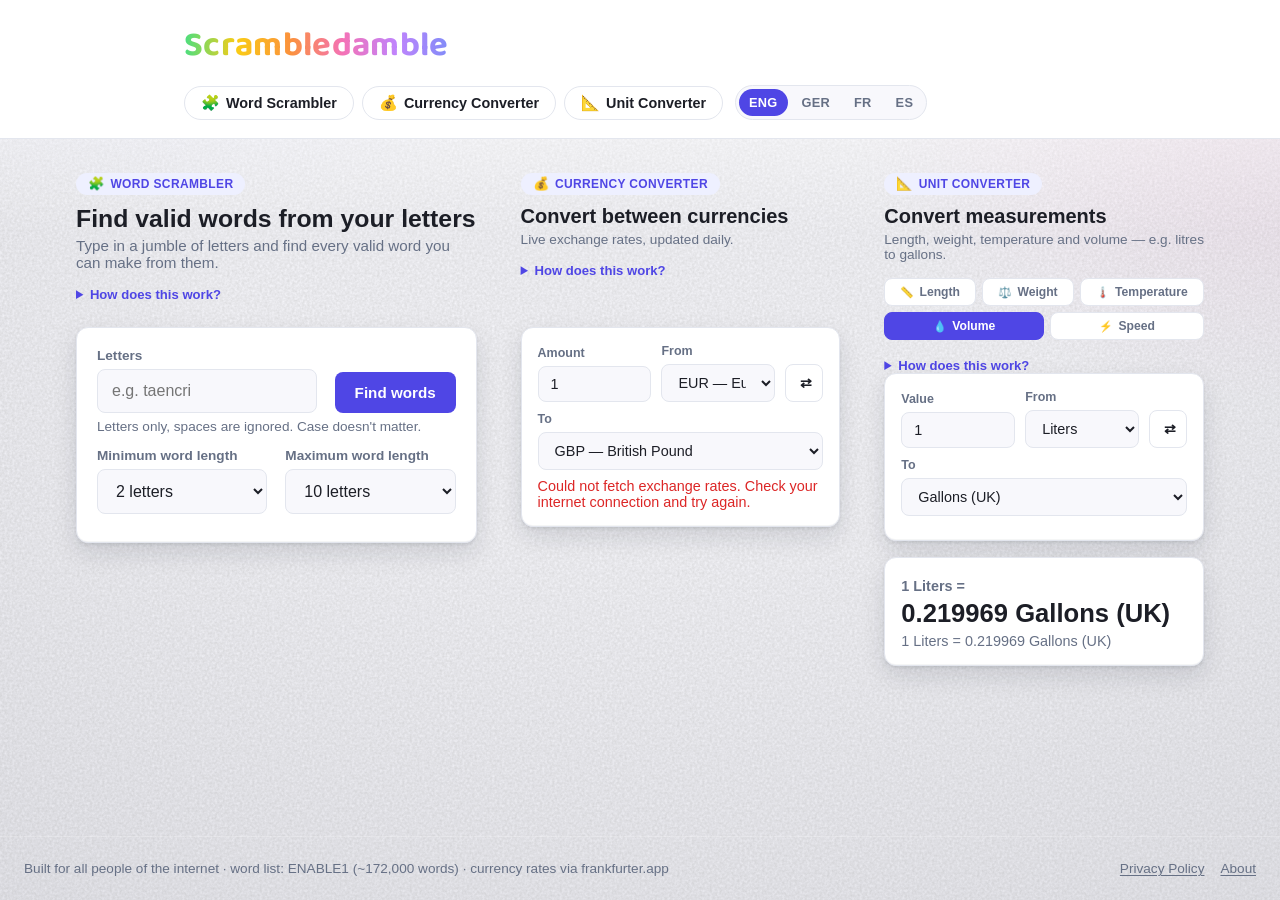
==== index.html @ 6a3460d9 "Swap to more visible icons, add icons to nav bar, add collapsible FAQ under each section Co-Authored" ====
<!DOCTYPE html>
<html lang="en" translate="no">
<head>
<meta charset="UTF-8">
<meta name="google" content="notranslate">
<meta name="viewport" content="width=device-width, initial-scale=1.0">
<title>Scrambledamble</title>
<link rel="preconnect" href="https://fonts.googleapis.com">
<link rel="preconnect" href="https://fonts.gstatic.com" crossorigin>
<link href="https://fonts.googleapis.com/css2?family=Baloo+2:wght@700;800&display=swap" rel="stylesheet">
<link rel="stylesheet" href="style.css">
</head>
<body>

<header class="site-header">
  <div class="header-inner">
    <a class="brand" href="index.html">Scrambledamble</a>
    <div class="header-right">
      <nav class="bubble-nav">
        <a href="#scrambler"><span class="cat-icon" aria-hidden="true">🧩</span><span data-i18n="nav_scrambler">Word Scrambler</span></a>
        <a href="#currency"><span class="cat-icon" aria-hidden="true">💰</span><span data-i18n="nav_currency">Currency Converter</span></a>
        <a href="#measurement"><span class="cat-icon" aria-hidden="true">📐</span><span data-i18n="nav_measurement">Unit Converter</span></a>
      </nav>
      <div class="lang-switch">
        <button type="button" data-lang="en">ENG</button>
        <button type="button" data-lang="de">GER</button>
        <button type="button" data-lang="fr">FR</button>
        <button type="button" data-lang="es">ES</button>
      </div>
    </div>
  </div>
</header>

<main>
<div class="page-grid">

  <!-- ============ WORD SCRAMBLER ============ -->
  <section id="scrambler" class="tool-section col-left col-separated">
    <div class="intro">
      <span class="section-badge"><span class="cat-icon" aria-hidden="true">🧩</span><span data-i18n="scrambler_badge">Word Scrambler</span></span>
      <h1 class="page-title" data-i18n="scrambler_title">Find valid words from your letters</h1>
      <p class="page-subtitle" data-i18n="scrambler_subtitle">Type in a jumble of letters and find every valid word you can make from them.</p>
      <details class="faq">
        <summary data-i18n="scrambler_faq_q">How does this work?</summary>
        <p data-i18n="scrambler_faq_a">Type any letters and we'll check every possible combination against a dictionary of about 172,000 English words to find every valid word hidden inside them.</p>
      </details>
    </div>

    <div class="card" id="scrambler-card">
      <label for="letters-input" data-i18n="scrambler_letters_label">Letters</label>
      <div class="row">
        <div class="field">
          <input type="text" id="letters-input" placeholder="e.g. taencri" data-i18n-placeholder="scrambler_letters_placeholder" autocomplete="off" spellcheck="false">
        </div>
        <button id="scramble-btn" data-i18n="scrambler_find_words">Find words</button>
      </div>
      <div class="hint" data-i18n="scrambler_hint">Letters only, spaces are ignored. Case doesn't matter.</div>
      <div class="row" style="margin-top:14px;">
        <div class="field" style="max-width:220px;">
          <label for="min-length" data-i18n="scrambler_min_length">Minimum word length</label>
          <select id="min-length">
            <option value="1">1 letter</option>
            <option value="2" selected>2 letters</option>
            <option value="3">3 letters</option>
            <option value="4">4 letters</option>
            <option value="5">5 letters</option>
          </select>
        </div>
        <div class="field" style="max-width:220px;">
          <label for="max-length" data-i18n="scrambler_max_length">Maximum word length</label>
          <select id="max-length">
            <option value="1">1 letter</option>
            <option value="2">2 letters</option>
            <option value="3">3 letters</option>
            <option value="4">4 letters</option>
            <option value="5">5 letters</option>
            <option value="6">6 letters</option>
            <option value="7">7 letters</option>
            <option value="8">8 letters</option>
            <option value="9">9 letters</option>
            <option value="10" selected>10 letters</option>
          </select>
        </div>
      </div>
      <div class="error" id="scramble-error"></div>
    </div>

    <div class="card" id="results-card" style="display:none;">
      <div class="result-count" id="result-count"></div>
      <div class="word-list" id="word-list"></div>
    </div>
  </section>

  <!-- ============ CURRENCY CONVERTER ============ -->
  <section id="currency" class="tool-section col-right">
    <div class="intro">
      <span class="section-badge"><span class="cat-icon" aria-hidden="true">💰</span><span data-i18n="currency_badge">Currency Converter</span></span>
      <h1 class="page-title" data-i18n="currency_title">Convert between currencies</h1>
      <p class="page-subtitle" data-i18n="currency_subtitle">Live exchange rates, updated daily.</p>
      <details class="faq">
        <summary data-i18n="currency_faq_q">How does this work?</summary>
        <p data-i18n="currency_faq_a">Enter an amount and choose two currencies — the live rate is fetched from the European Central Bank via the free frankfurter.dev API and the result updates instantly.</p>
      </details>
    </div>

    <div class="card" id="currency-card">
      <div class="row">
        <div class="field">
          <label for="amount" data-i18n="label_amount">Amount</label>
          <input type="number" id="amount" value="1" min="0" step="any">
        </div>
        <div class="field">
          <label for="from-currency" data-i18n="label_from">From</label>
          <select id="from-currency"></select>
        </div>
        <button type="button" class="swap-btn" id="swap-btn" title="Swap currencies" data-i18n-title="currency_swap_title">⇄</button>
        <div class="field">
          <label for="to-currency" data-i18n="label_to">To</label>
          <select id="to-currency"></select>
        </div>
      </div>
      <div class="error" id="currency-error"></div>
    </div>

    <div class="card" id="result-card" style="display:none;">
      <div class="big-result" id="conversion-result"></div>
      <div class="result-sub" id="rate-detail"></div>
    </div>
  </section>

  <!-- ============ MEASUREMENT / UNIT CONVERTER ============ -->
  <section id="measurement" class="tool-section col-right">
    <div class="intro">
      <span class="section-badge"><span class="cat-icon" aria-hidden="true">📐</span><span data-i18n="measurement_badge">Unit Converter</span></span>
      <h1 class="page-title" data-i18n="measurement_title">Convert measurements</h1>
      <p class="page-subtitle" data-i18n="measurement_subtitle">Length, weight, temperature and volume — e.g. litres to gallons.</p>
      <div class="category-tabs" id="unit-category-tabs">
        <button type="button" data-category="length"><span class="cat-icon" aria-hidden="true">📏</span><span data-i18n="cat_length">Length</span></button>
        <button type="button" data-category="weight"><span class="cat-icon" aria-hidden="true">⚖️</span><span data-i18n="cat_weight">Weight</span></button>
        <button type="button" data-category="temperature"><span class="cat-icon" aria-hidden="true">🌡️</span><span data-i18n="cat_temperature">Temperature</span></button>
        <button type="button" data-category="volume" class="active"><span class="cat-icon" aria-hidden="true">💧</span><span data-i18n="cat_volume">Volume</span></button>
        <button type="button" data-category="speed"><span class="cat-icon" aria-hidden="true">⚡</span><span data-i18n="cat_speed">Speed</span></button>
      </div>
      <details class="faq">
        <summary data-i18n="measurement_faq_q">How does this work?</summary>
        <p data-i18n="measurement_faq_a">Pick a category like length or weight, choose your units, and enter a value — the conversion happens instantly using standard conversion factors.</p>
      </details>
    </div>

    <div class="card" id="measurement-card">
      <div class="row">
        <div class="field">
          <label for="unit-value" data-i18n="label_value">Value</label>
          <input type="number" id="unit-value" value="1" step="any">
        </div>
        <div class="field">
          <label for="unit-from" data-i18n="label_from">From</label>
          <select id="unit-from"></select>
        </div>
        <button type="button" class="swap-btn" id="unit-swap-btn" title="Swap units" data-i18n-title="measurement_swap_title">⇄</button>
        <div class="field">
          <label for="unit-to" data-i18n="label_to">To</label>
          <select id="unit-to"></select>
        </div>
      </div>
      <div class="error" id="unit-error"></div>
    </div>

    <div class="card" id="unit-result-card" style="display:none;">
      <div class="big-result" id="unit-result"></div>
      <div class="result-sub" id="unit-rate-detail"></div>
    </div>
  </section>

</div>
</main>

<footer class="site-footer">
  <div class="footer-inner">
    <span data-i18n="footer_tagline">Built for all people of the internet · word list: ENABLE1 (~172,000 words) · currency rates via frankfurter.app</span>
    <div class="footer-links">
      <a href="privacy.html" data-i18n="footer_privacy">Privacy Policy</a>
      <a href="about.html" data-i18n="footer_about">About</a>
    </div>
  </div>
</footer>

<script src="i18n.js"></script>
<script src="nav.js"></script>
<script src="words.js"></script>
<script type="module" src="scrambler.js"></script>
<script type="module" src="currency.js"></script>
<script type="module" src="measurement.js"></script>
</body>
</html>
---- style.css ----
:root {
  --bg: #f8f8fc;
  --panel: #ffffff;
  --text: #1c1e26;
  --muted: #667085;
  --border: #e3e6ee;
  --accent: #4f46e5;
  --accent-hover: #4338ca;
  --accent-soft: #eef0ff;
  --link: #2563eb;
  --link-hover: #1d4ed8;
  --danger: #dc2626;
  --shadow: 0 2px 3px rgba(16, 24, 40, 0.08), 0 10px 24px rgba(16, 24, 40, 0.12), inset 0 1px 0 rgba(255, 255, 255, 0.85), inset 0 -1px 0 rgba(16, 24, 40, 0.04);
  --radius: 12px;
  --top-light: linear-gradient(180deg, rgba(255, 255, 255, 0.85), transparent 26%);
  --vignette: radial-gradient(ellipse 1300px 850px at 50% 30%, transparent 32%, rgba(30, 32, 55, 0.14) 150%);
  --glow-1: radial-gradient(ellipse 900px 520px at 12% -12%, rgba(129, 140, 248, 0.14), transparent 60%);
  --glow-2: radial-gradient(ellipse 800px 600px at 100% 8%, rgba(244, 114, 182, 0.11), transparent 55%);
  --noise: url("data:image/svg+xml,%3Csvg xmlns='http://www.w3.org/2000/svg' width='150' height='150'%3E%3Cfilter id='n'%3E%3CfeTurbulence type='fractalNoise' baseFrequency='0.4' numOctaves='2' stitchTiles='stitch'/%3E%3CfeColorMatrix type='matrix' values='0 0 0 0 0  0 0 0 0 0  0 0 0 0 0  0 0 0 0.13 0'/%3E%3C/filter%3E%3Crect width='100%25' height='100%25' filter='url(%23n)'/%3E%3C/svg%3E");
}

@media (prefers-color-scheme: dark) {
  :root {
    --bg: #24273b;
    --panel: #2b2e42;
    --text: #eef0f6;
    --muted: #a8afc2;
    --border: #3d4159;
    --accent: #818cf8;
    --accent-hover: #a5b4fc;
    --accent-soft: #2c3049;
    --link: #60a5fa;
    --link-hover: #93c5fd;
    --shadow: 0 3px 6px rgba(0, 0, 0, 0.4), 0 14px 32px rgba(0, 0, 0, 0.4), inset 0 1px 0 rgba(255, 255, 255, 0.09), inset 0 -1px 0 rgba(0, 0, 0, 0.2);
    --top-light: linear-gradient(180deg, rgba(255, 255, 255, 0.07), transparent 26%);
    --vignette: radial-gradient(ellipse 1300px 850px at 50% 30%, transparent 32%, rgba(0, 0, 0, 0.45) 150%);
    --glow-1: radial-gradient(ellipse 900px 520px at 12% -12%, rgba(129, 140, 248, 0.24), transparent 60%);
    --glow-2: radial-gradient(ellipse 800px 600px at 100% 8%, rgba(244, 114, 182, 0.16), transparent 55%);
    --noise: url("data:image/svg+xml,%3Csvg xmlns='http://www.w3.org/2000/svg' width='150' height='150'%3E%3Cfilter id='n'%3E%3CfeTurbulence type='fractalNoise' baseFrequency='0.4' numOctaves='2' stitchTiles='stitch'/%3E%3CfeColorMatrix type='matrix' values='0 0 0 0 1  0 0 0 0 1  0 0 0 0 1  0 0 0 0.2 0'/%3E%3C/filter%3E%3Crect width='100%25' height='100%25' filter='url(%23n)'/%3E%3C/svg%3E");
  }
}

* { box-sizing: border-box; }

a {
  color: var(--link);
}

a:hover {
  color: var(--link-hover);
}

html, body {
  margin: 0;
  padding: 0;
}

html {
  scroll-behavior: smooth;
}

body {
  font-family: -apple-system, BlinkMacSystemFont, "Segoe UI", Roboto, Helvetica, Arial, sans-serif;
  background-color: var(--bg);
  background-image: var(--top-light), var(--vignette), var(--glow-1), var(--glow-2), var(--noise);
  background-repeat: no-repeat, no-repeat, no-repeat, no-repeat, repeat;
  background-attachment: fixed, fixed, fixed, fixed, fixed;
  color: var(--text);
  min-height: 100vh;
  display: flex;
  flex-direction: column;
}

header.site-header {
  border-bottom: 1px solid var(--border);
  background: var(--panel);
}

.header-inner {
  max-width: 960px;
  margin: 0 auto;
  padding: 18px 24px;
  display: flex;
  align-items: center;
  justify-content: space-between;
  flex-wrap: wrap;
  gap: 12px;
}

.header-right {
  display: flex;
  align-items: center;
  flex-wrap: wrap;
  gap: 12px;
}

.brand {
  font-family: 'Baloo 2', 'Segoe UI', sans-serif;
  font-weight: 700;
  font-size: 2.15rem;
  letter-spacing: 0.01em;
  text-decoration: none;
  color: #818cf8;
  background: linear-gradient(90deg, #4ade80, #facc15, #fb923c, #f472b6, #c084fc, #818cf8);
  -webkit-background-clip: text;
  background-clip: text;
  -webkit-text-fill-color: transparent;
}

nav.site-nav {
  display: flex;
  gap: 4px;
  flex-wrap: wrap;
}

nav.site-nav a {
  text-decoration: none;
  color: var(--muted);
  padding: 8px 14px;
  border-radius: 8px;
  font-size: 0.95rem;
  font-weight: 500;
  transition: background 0.15s ease, color 0.15s ease;
}

nav.site-nav a:hover {
  background: var(--accent-soft);
  color: var(--text);
}

nav.site-nav a.active {
  background: var(--accent-soft);
  color: var(--accent);
}

/* Bubble quick-jump nav (all tools live on one page; these just scroll to a section) */
nav.bubble-nav {
  display: flex;
  gap: 8px;
  flex-wrap: wrap;
}

nav.bubble-nav a {
  display: inline-flex;
  align-items: center;
  gap: 6px;
  text-decoration: none;
  background: var(--panel);
  border: 1px solid var(--border);
  color: var(--text);
  padding: 8px 16px;
  border-radius: 999px;
  font-weight: 600;
  font-size: 0.9rem;
  transition: background 0.15s ease, border-color 0.15s ease, color 0.15s ease;
}

nav.bubble-nav a .cat-icon {
  font-size: 1.05em;
}

nav.bubble-nav a:hover {
  background: var(--accent-soft);
  border-color: var(--accent);
  color: var(--accent);
}

nav.bubble-nav a.nav-active {
  background: #facc15;
  border-color: #eab308;
  color: #1c1e26;
}

nav.bubble-nav a.nav-active:hover {
  background: #fbd949;
  color: #1c1e26;
}

.lang-switch {
  display: flex;
  gap: 4px;
  background: var(--bg);
  border: 1px solid var(--border);
  border-radius: 999px;
  padding: 3px;
}

.lang-switch button {
  background: transparent;
  border: none;
  color: var(--muted);
  padding: 6px 10px;
  border-radius: 999px;
  font-size: 0.8rem;
  font-weight: 700;
  letter-spacing: 0.02em;
  cursor: pointer;
  transition: background 0.15s ease, color 0.15s ease;
}

.lang-switch button:hover {
  color: var(--text);
}

.lang-switch button.active {
  background: var(--accent);
  color: white;
}

section {
  scroll-margin-top: 20px;
}

.section-badge {
  display: inline-flex;
  align-items: center;
  gap: 6px;
  background: var(--accent-soft);
  color: var(--accent);
  font-size: 0.75rem;
  font-weight: 700;
  letter-spacing: 0.03em;
  text-transform: uppercase;
  padding: 4px 12px;
  border-radius: 999px;
  margin-bottom: 10px;
}

.section-badge .cat-icon {
  font-size: 1.1em;
}

.section-divider {
  border: none;
  border-top: 1px solid var(--border);
  margin: 44px 0;
}

main {
  flex: 1;
  max-width: 1180px;
  width: 100%;
  margin: 0 auto;
  padding: 32px 24px 48px;
}

.page-grid {
  display: grid;
  grid-template-columns: 5fr 4fr 4fr;
  gap: 40px;
  align-items: start;
}

.tool-section.col-separated {
  margin-right: -6px;
}

@media (max-width: 1000px) {
  .page-grid {
    grid-template-columns: 1fr 1fr;
  }

  .tool-section.col-separated {
    grid-column: 1 / -1;
    margin-right: -6px;
    margin-bottom: 14px;
  }
}

@media (max-width: 700px) {
  .page-grid {
    grid-template-columns: 1fr;
    gap: 0;
  }

  .tool-section.col-separated {
    margin-bottom: -6px;
  }
}

.col-right {
  display: flex;
  flex-direction: column;
}

.col-right .page-title {
  font-size: 1.25rem;
}

.col-right .page-subtitle {
  font-size: 0.85rem;
}

.col-right .card {
  padding: 16px;
}

.col-right input[type="text"],
.col-right input[type="number"],
.col-right select {
  padding: 9px 12px;
  font-size: 0.9rem;
}

.col-right label {
  font-size: 0.78rem;
}

.col-right .row {
  gap: 10px;
}

.col-right .field {
  min-width: 110px;
}

.col-right button {
  padding: 9px 14px;
  font-size: 0.88rem;
}

.col-right .swap-btn {
  width: 38px;
  height: 38px;
}

.col-right .category-tabs button {
  padding: 6px 8px;
  font-size: 0.76rem;
}

.col-right .result-to,
.col-right .big-result {
  font-size: 1.6rem;
}

.col-right .result-from {
  font-size: 0.9rem;
}

.col-divider {
  margin: 28px 0;
}

.intro {
  min-height: 154px;
}

@media (max-width: 800px) {
  .page-grid {
    grid-template-columns: 1fr;
    gap: 0;
  }
}

.page-title {
  margin: 0 0 4px;
  font-size: 1.55rem;
}

.page-subtitle {
  margin: 0 0 16px;
  color: var(--muted);
  font-size: 0.95rem;
}

.card {
  background: var(--panel);
  border: 1px solid var(--border);
  border-radius: var(--radius);
  box-shadow: var(--shadow);
  padding: 20px;
  margin-bottom: 16px;
}

.tool-section {
  border: 2px solid transparent;
  border-radius: calc(var(--radius) + 6px);
  padding: 6px;
  margin: -6px;
  transition: border-color 0.15s ease, box-shadow 0.15s ease;
}

.tool-section.section-active {
  border-color: #eab308;
  box-shadow: 0 0 0 3px rgba(234, 179, 8, 0.18), 0 0 22px rgba(234, 179, 8, 0.45);
}

label {
  display: block;
  font-weight: 600;
  font-size: 0.85rem;
  margin-bottom: 6px;
  color: var(--muted);
}

input[type="text"],
input[type="number"],
select {
  width: 100%;
  padding: 12px 14px;
  font-size: 1rem;
  border: 1px solid var(--border);
  border-radius: 8px;
  background: var(--bg);
  color: var(--text);
  outline: none;
  transition: border-color 0.15s ease;
  font-family: inherit;
}

input[type="text"]:focus,
input[type="number"]:focus,
select:focus {
  border-color: var(--accent);
}

button {
  font-family: inherit;
  font-size: 0.95rem;
  font-weight: 600;
  padding: 12px 20px;
  border-radius: 8px;
  border: none;
  background: var(--accent);
  color: white;
  cursor: pointer;
  transition: background 0.15s ease;
}

button:hover { background: var(--accent-hover); }
button:disabled { opacity: 0.6; cursor: not-allowed; }

.row {
  display: flex;
  gap: 18px;
  flex-wrap: wrap;
  align-items: end;
}

.field {
  flex: 1;
  min-width: 160px;
}

.hint {
  font-size: 0.85rem;
  color: var(--muted);
  margin-top: 6px;
}

.faq {
  margin-top: 10px;
  font-size: 0.82rem;
}

.faq summary {
  cursor: pointer;
  color: var(--accent);
  font-weight: 600;
  user-select: none;
}

.faq summary:hover {
  color: var(--accent-hover);
}

.faq p {
  margin: 6px 0 0;
  padding-left: 2px;
  color: var(--muted);
  line-height: 1.45;
}

.error {
  color: var(--danger);
  font-size: 0.9rem;
  margin-top: 8px;
}

.result-count {
  font-size: 0.9rem;
  color: var(--muted);
  margin-bottom: 12px;
}

.word-list {
  display: flex;
  flex-wrap: wrap;
  gap: 8px;
}

.word-chip {
  background: var(--accent-soft);
  color: var(--accent);
  padding: 6px 12px;
  border-radius: 999px;
  font-size: 0.9rem;
  font-weight: 600;
}

.swap-btn {
  background: var(--panel);
  border: 1px solid var(--border);
  color: var(--text);
  width: 44px;
  height: 44px;
  border-radius: 8px;
  font-size: 1.1rem;
  flex: 0 0 auto;
}

.swap-btn:hover { background: var(--accent-soft); }

.big-result {
  font-size: 2rem;
  font-weight: 700;
  margin: 4px 0;
}

.result-from {
  font-size: 1rem;
  font-weight: 600;
  color: var(--muted);
  margin-bottom: 4px;
}

.result-to {
  font-size: 2rem;
  font-weight: 700;
  line-height: 1.2;
}

.result-sub {
  color: var(--muted);
  font-size: 0.9rem;
}

.category-tabs {
  display: flex;
  gap: 6px;
  flex-wrap: wrap;
  margin-top: 12px;
  margin-bottom: 18px;
}

.category-tabs button {
  background: var(--panel);
  color: var(--muted);
  border: 1px solid var(--border);
  font-weight: 600;
  padding: 8px 10px;
  font-size: 0.82rem;
  flex: 1 1 auto;
  min-width: 72px;
  white-space: nowrap;
  display: inline-flex;
  align-items: center;
  justify-content: center;
  gap: 5px;
}

.cat-icon {
  font-size: 0.9em;
  line-height: 1;
}

.category-tabs button.active {
  background: var(--accent);
  color: white;
  border-color: var(--accent);
}

footer.site-footer {
  border-top: 1px solid rgba(255, 255, 255, 0.2);
  width: 100%;
}

.footer-inner {
  display: flex;
  align-items: center;
  justify-content: space-between;
  flex-wrap: wrap;
  gap: 8px 20px;
  max-width: 1440px;
  margin: 0 auto;
  padding: 24px;
  color: var(--muted);
  font-size: 0.85rem;
}

.footer-links {
  display: flex;
  gap: 16px;
}

footer.site-footer a {
  color: var(--muted);
  text-decoration: underline;
  text-underline-offset: 2px;
}

footer.site-footer a:hover {
  color: var(--accent);
}

.spinner {
  display: inline-block;
  width: 16px;
  height: 16px;
  border: 2px solid var(--border);
  border-top-color: var(--accent);
  border-radius: 50%;
  animation: spin 0.7s linear infinite;
  vertical-align: middle;
  margin-right: 8px;
}

@keyframes spin {
  to { transform: rotate(360deg); }
}
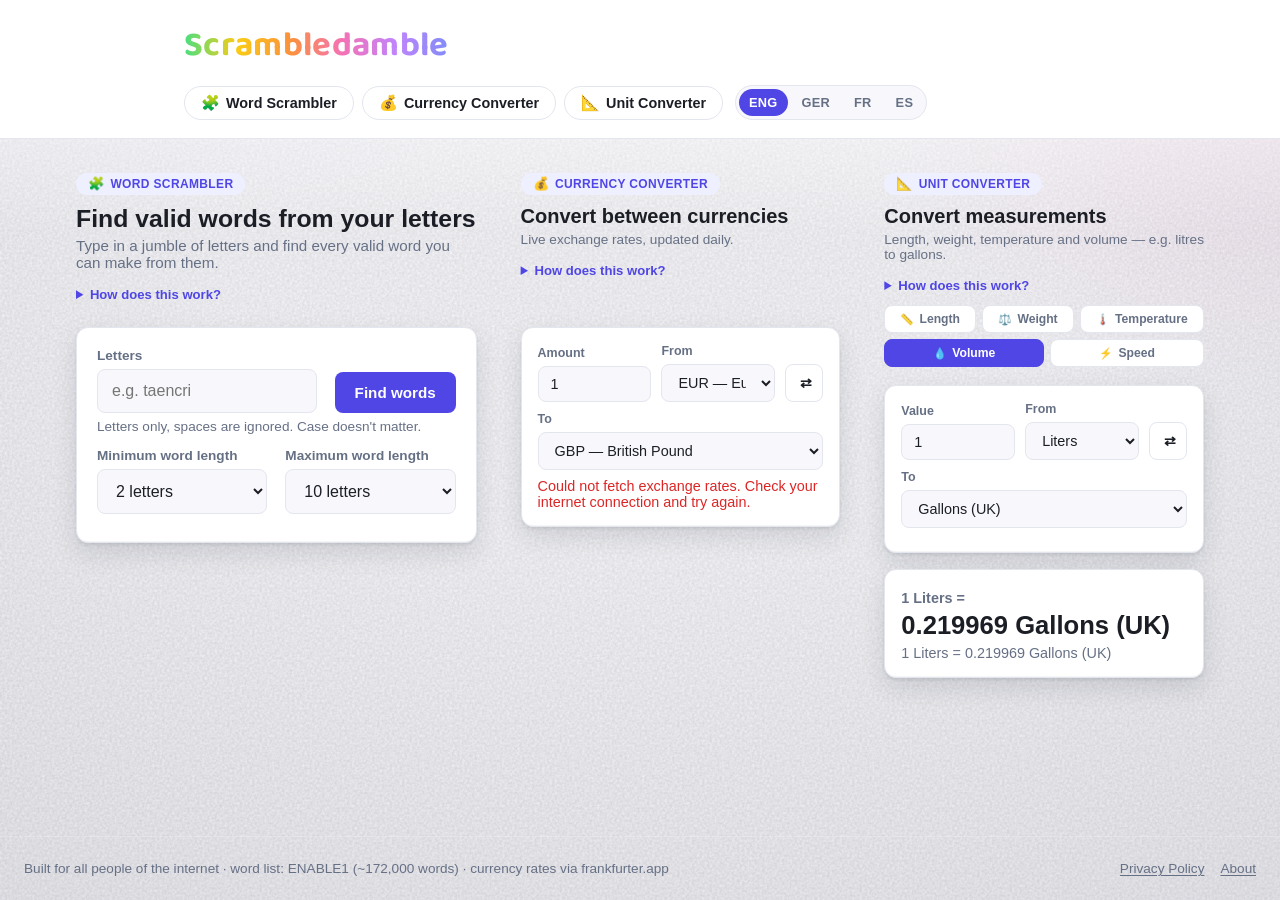
==== commit 42ae9d23: "Align Unit Converter FAQ with the other two sections by moving it above the category tabs Co-Authore" ====
--- a/index.html
+++ b/index.html
@@ -134,6 +134,10 @@
       <span class="section-badge"><span class="cat-icon" aria-hidden="true">📐</span><span data-i18n="measurement_badge">Unit Converter</span></span>
       <h1 class="page-title" data-i18n="measurement_title">Convert measurements</h1>
       <p class="page-subtitle" data-i18n="measurement_subtitle">Length, weight, temperature and volume — e.g. litres to gallons.</p>
+      <details class="faq">
+        <summary data-i18n="measurement_faq_q">How does this work?</summary>
+        <p data-i18n="measurement_faq_a">Pick a category like length or weight, choose your units, and enter a value — the conversion happens instantly using standard conversion factors.</p>
+      </details>
       <div class="category-tabs" id="unit-category-tabs">
         <button type="button" data-category="length"><span class="cat-icon" aria-hidden="true">📏</span><span data-i18n="cat_length">Length</span></button>
         <button type="button" data-category="weight"><span class="cat-icon" aria-hidden="true">⚖️</span><span data-i18n="cat_weight">Weight</span></button>
@@ -141,10 +145,6 @@
         <button type="button" data-category="volume" class="active"><span class="cat-icon" aria-hidden="true">💧</span><span data-i18n="cat_volume">Volume</span></button>
         <button type="button" data-category="speed"><span class="cat-icon" aria-hidden="true">⚡</span><span data-i18n="cat_speed">Speed</span></button>
       </div>
-      <details class="faq">
-        <summary data-i18n="measurement_faq_q">How does this work?</summary>
-        <p data-i18n="measurement_faq_a">Pick a category like length or weight, choose your units, and enter a value — the conversion happens instantly using standard conversion factors.</p>
-      </details>
     </div>
 
     <div class="card" id="measurement-card">
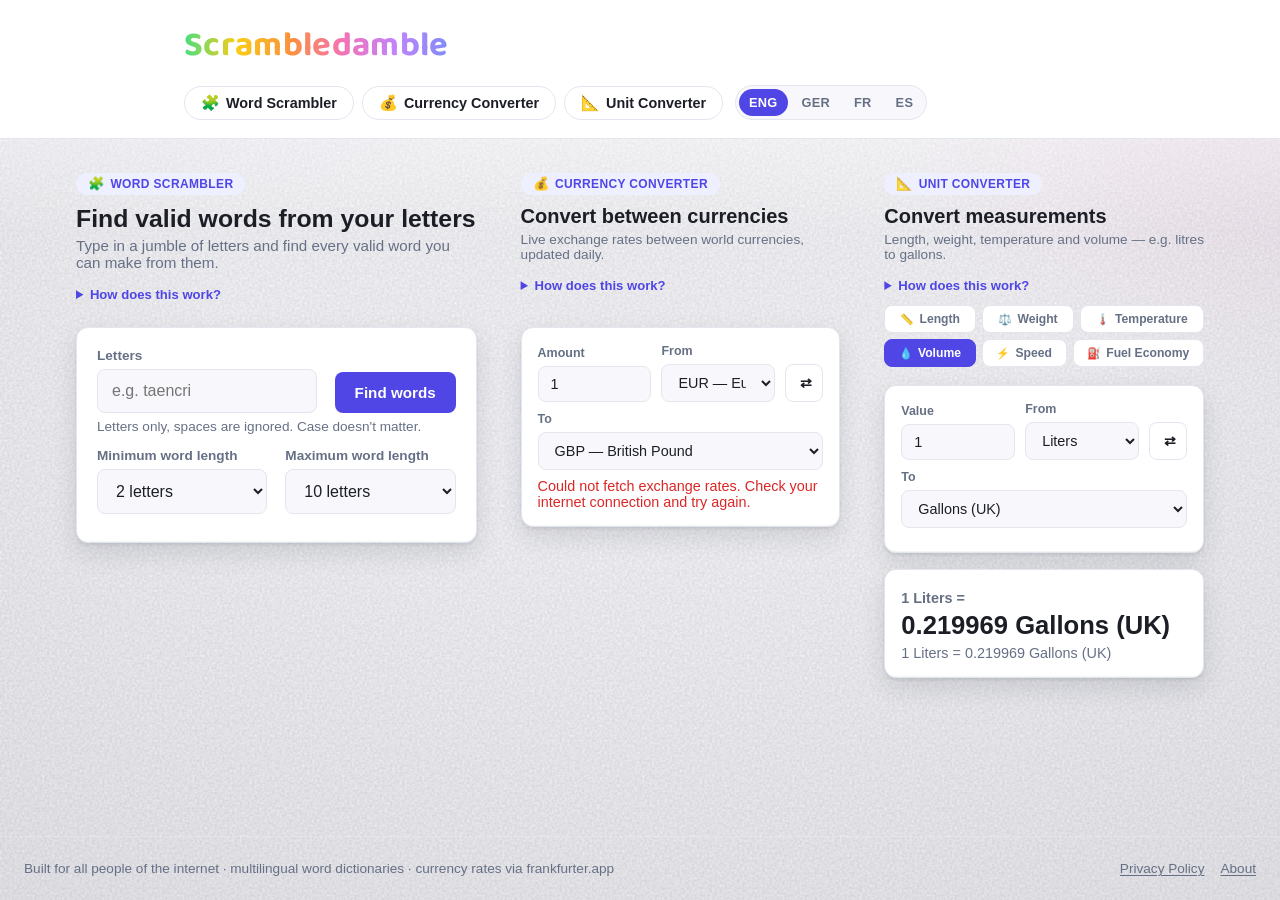
==== commit eb59da4f: "Add Fuel Economy category to Unit Converter: MPG (UK), MPG (US), L/100km Co-Authored-By: Claude Sonn" ====
--- a/index.html
+++ b/index.html
@@ -144,6 +144,7 @@
         <button type="button" data-category="temperature"><span class="cat-icon" aria-hidden="true">🌡️</span><span data-i18n="cat_temperature">Temperature</span></button>
         <button type="button" data-category="volume" class="active"><span class="cat-icon" aria-hidden="true">💧</span><span data-i18n="cat_volume">Volume</span></button>
         <button type="button" data-category="speed"><span class="cat-icon" aria-hidden="true">⚡</span><span data-i18n="cat_speed">Speed</span></button>
+        <button type="button" data-category="fuel"><span class="cat-icon" aria-hidden="true">⛽</span><span data-i18n="cat_fuel">Fuel Economy</span></button>
       </div>
     </div>
 
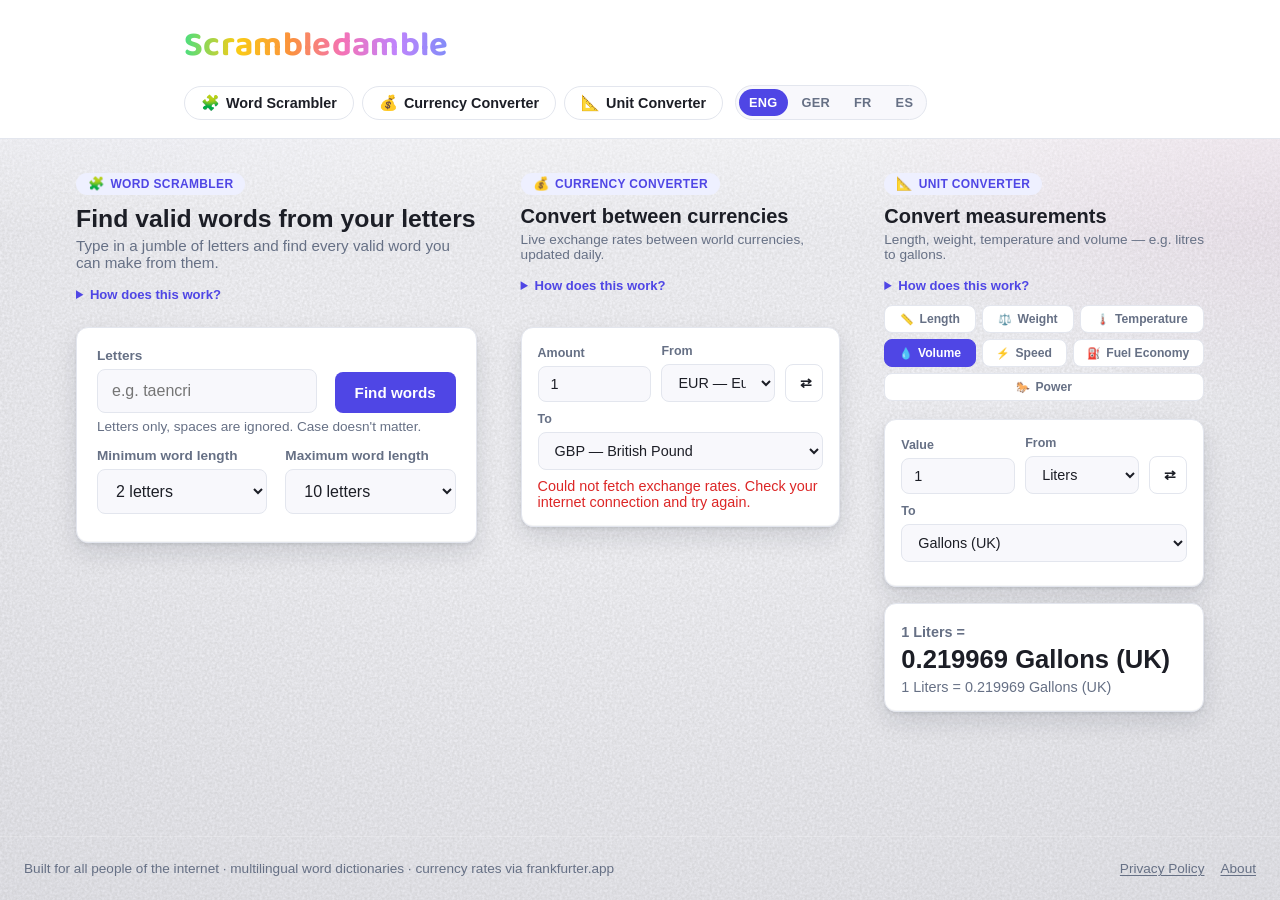
==== commit ab68cde6: "Add Power category to Unit Converter: Horsepower (HP), Kilowatts (kW), Watts Co-Authored-By: Claude " ====
--- a/index.html
+++ b/index.html
@@ -145,6 +145,7 @@
         <button type="button" data-category="volume" class="active"><span class="cat-icon" aria-hidden="true">💧</span><span data-i18n="cat_volume">Volume</span></button>
         <button type="button" data-category="speed"><span class="cat-icon" aria-hidden="true">⚡</span><span data-i18n="cat_speed">Speed</span></button>
         <button type="button" data-category="fuel"><span class="cat-icon" aria-hidden="true">⛽</span><span data-i18n="cat_fuel">Fuel Economy</span></button>
+        <button type="button" data-category="power"><span class="cat-icon" aria-hidden="true">🐎</span><span data-i18n="cat_power">Power</span></button>
       </div>
     </div>
 
@@ -192,5 +193,9 @@
 <script type="module" src="scrambler.js"></script>
 <script type="module" src="currency.js"></script>
 <script type="module" src="measurement.js"></script>
+
+<!-- Cloudflare Web Analytics -->
+<script type='module' src='https://static.cloudflareinsights.com/beacon.min.js' data-cf-beacon='{"token": "ababd76bf6c34709a28835e6ab1218bd"}'></script>
+<!-- End Cloudflare Web Analytics -->
 </body>
 </html>
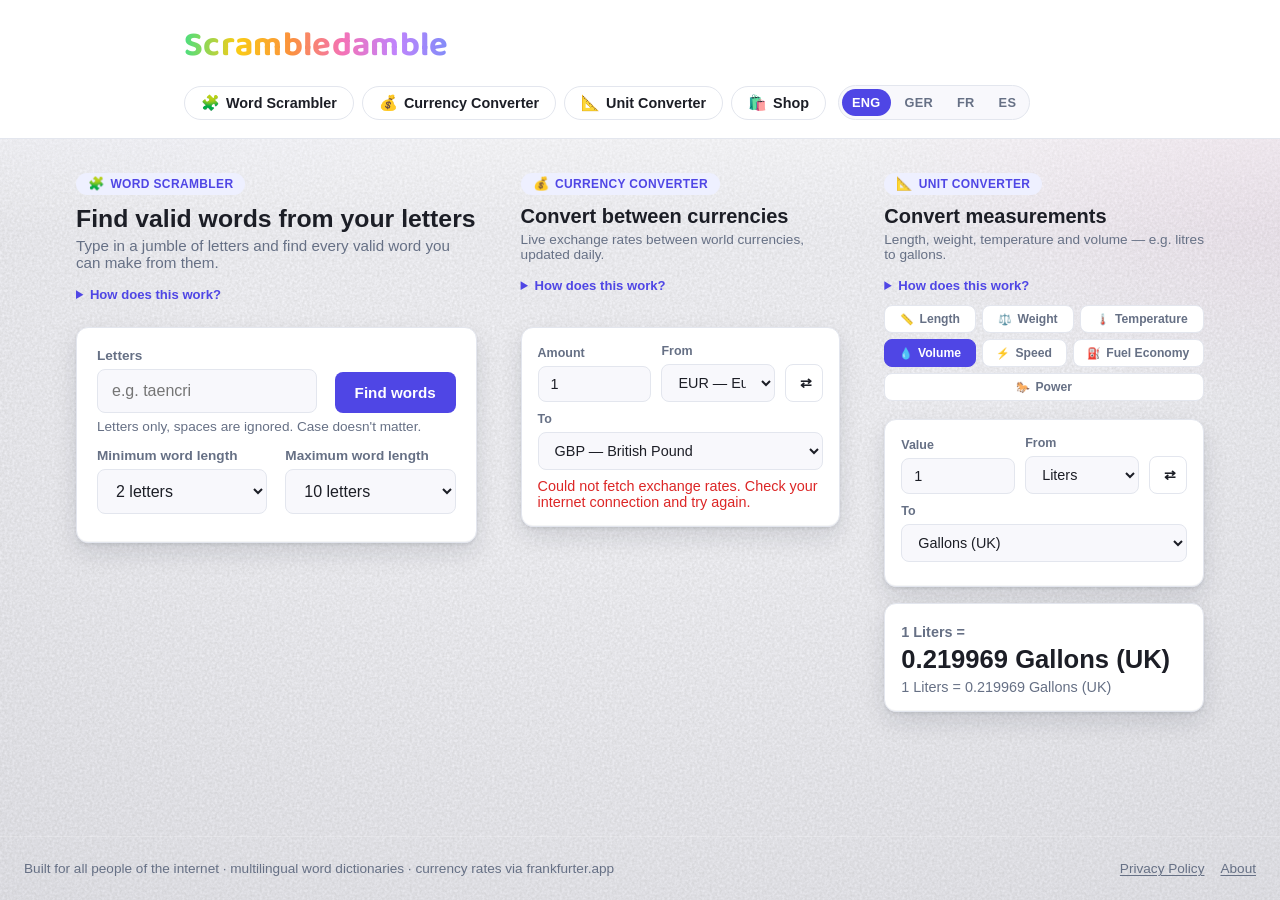
==== commit 1648a84e: "Add Shop page with 3 preview products, linked from main nav (Shopify integration pending) Co-Authore" ====
--- a/index.html
+++ b/index.html
@@ -20,6 +20,7 @@
         <a href="#scrambler"><span class="cat-icon" aria-hidden="true">🧩</span><span data-i18n="nav_scrambler">Word Scrambler</span></a>
         <a href="#currency"><span class="cat-icon" aria-hidden="true">💰</span><span data-i18n="nav_currency">Currency Converter</span></a>
         <a href="#measurement"><span class="cat-icon" aria-hidden="true">📐</span><span data-i18n="nav_measurement">Unit Converter</span></a>
+        <a href="shop.html"><span class="cat-icon" aria-hidden="true">🛍️</span><span data-i18n="nav_shop">Shop</span></a>
       </nav>
       <div class="lang-switch">
         <button type="button" data-lang="en">ENG</button>
--- a/style.css
+++ b/style.css
@@ -472,6 +472,67 @@
   line-height: 1.45;
 }
 
+.shop-banner {
+  display: flex;
+  align-items: center;
+  gap: 10px;
+  background: var(--accent-soft);
+  color: var(--accent);
+  border-radius: var(--radius);
+  padding: 12px 16px;
+  font-size: 0.9rem;
+  font-weight: 600;
+  margin: 16px 0 28px;
+}
+
+.shop-grid {
+  display: grid;
+  grid-template-columns: repeat(auto-fit, minmax(220px, 1fr));
+  gap: 20px;
+}
+
+.shop-item {
+  display: flex;
+  flex-direction: column;
+  align-items: center;
+  text-align: center;
+}
+
+.shop-item-icon {
+  font-size: 3rem;
+  margin-bottom: 8px;
+}
+
+.shop-item-name {
+  margin: 4px 0;
+  font-size: 1.05rem;
+}
+
+.shop-item-desc {
+  color: var(--muted);
+  font-size: 0.88rem;
+  line-height: 1.45;
+  margin: 4px 0 14px;
+  flex: 1;
+}
+
+.shop-item-price {
+  font-size: 1.3rem;
+  font-weight: 700;
+  margin-bottom: 14px;
+}
+
+.shop-item-btn {
+  width: 100%;
+}
+
+.shop-item-btn:disabled {
+  opacity: 0.55;
+  cursor: not-allowed;
+  background: var(--border);
+  color: var(--muted);
+}
+
 .error {
   color: var(--danger);
   font-size: 0.9rem;
